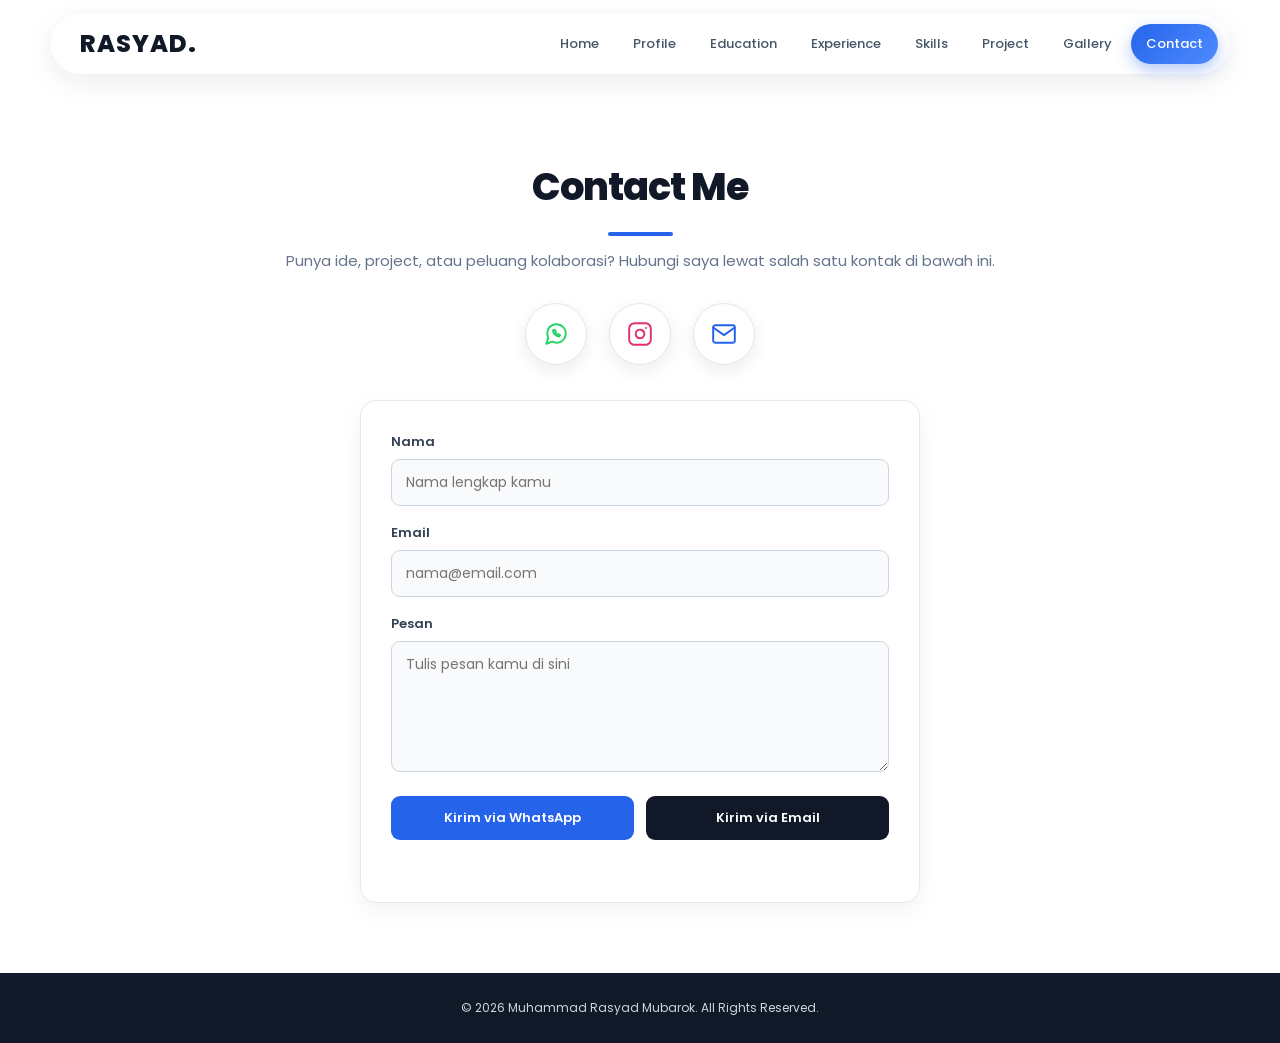
==== contact.html @ 8be799e9 "Add files via upload" ====
<!DOCTYPE html>
<html lang="id">
<head>
<meta charset="UTF-8">
<meta name="viewport" content="width=device-width, initial-scale=1.0">
<title>Contact | RASYAD</title>
<link rel="stylesheet" href="css/style.css">
</head>
<body>

<header>
<nav>
<h2>RASYAD.</h2>
<ul>
<li><a href="index.html">Home</a></li>
<li><a href="profile.html">Profile</a></li>
<li><a href="education.html">Education</a></li>
<li><a href="experience.html">Experience</a></li>
<li><a href="skills.html">Skills</a></li>
<li><a href="project.html">Project</a></li>
<li><a href="gallery.html">Gallery</a></li>
<li><a href="contact.html">Contact</a></li>
</ul>
</nav>
</header>

<section class="rasyad_contact">
<h1>Contact Me</h1>
<p>Punya ide, project, atau peluang kolaborasi? Hubungi saya lewat salah satu kontak di bawah ini.</p>

<div class="rasyad_contact_container">

<a class="rasyad_contact_card rasyad_contact_wa" title="WhatsApp" aria-label="WhatsApp" href="https://wa.me/6287729174391" target="_blank" rel="noopener">
<div class="rasyad_contact_icon"><svg viewBox="0 0 24 24" fill="none" stroke="currentColor" stroke-width="1.8" stroke-linecap="round" stroke-linejoin="round"><path d="M21 11.5a8.38 8.38 0 0 1-.9 3.8 8.5 8.5 0 0 1-7.6 4.7 8.38 8.38 0 0 1-3.8-.9L3 21l1.9-5.7a8.38 8.38 0 0 1-.9-3.8 8.5 8.5 0 0 1 4.7-7.6 8.38 8.38 0 0 1 3.8-.9h.5a8.48 8.48 0 0 1 8 8v.5z"/><path d="M9.2 8.6c.3 2.6 2.4 4.9 5.6 5.8l1.1-1.3-1.9-1-.9.7c-.8-.4-1.5-1.1-1.9-1.9l.7-.9-1-1.9z"/></svg></div>
<h2>WhatsApp</h2>
<span class="rasyad_contact_handle">0877 2917 4391</span>
<p>Chat langsung untuk diskusi project atau kerja sama.</p>
<span class="rasyad_contact_btn">Kirim Pesan</span>
</a>

<a class="rasyad_contact_card rasyad_contact_ig" title="Instagram" aria-label="Instagram" href="https://www.instagram.com/_simply.rasyad" target="_blank" rel="noopener">
<div class="rasyad_contact_icon"><svg viewBox="0 0 24 24" fill="none" stroke="currentColor" stroke-width="1.8" stroke-linecap="round" stroke-linejoin="round"><rect x="2" y="2" width="20" height="20" rx="5"/><path d="M16 11.37A4 4 0 1 1 12.63 8 4 4 0 0 1 16 11.37z"/><line x1="17.5" y1="6.5" x2="17.51" y2="6.5"/></svg></div>
<h2>Instagram</h2>
<span class="rasyad_contact_handle">@_simply.rasyad</span>
<p>Lihat karya desain dan aktivitas terbaru saya.</p>
<span class="rasyad_contact_btn">Kunjungi Profil</span>
</a>

<a class="rasyad_contact_card rasyad_contact_mail" title="Email" aria-label="Email" href="mailto:rasyad0907@gmail.com">
<div class="rasyad_contact_icon"><svg viewBox="0 0 24 24" fill="none" stroke="currentColor" stroke-width="1.8" stroke-linecap="round" stroke-linejoin="round"><path d="M4 4h16c1.1 0 2 .9 2 2v12c0 1.1-.9 2-2 2H4c-1.1 0-2-.9-2-2V6c0-1.1.9-2 2-2z"/><polyline points="22,6 12,13 2,6"/></svg></div>
<h2>Email</h2>
<span class="rasyad_contact_handle">rasyad0907@gmail.com</span>
<p>Kirim email untuk penawaran, project, atau peluang lainnya.</p>
<span class="rasyad_contact_btn">Kirim Email</span>
</a>

</div>

<form class="rasyad_contact_form" id="rasyad_form_kontak" novalidate>
<div class="rasyad_form_group">
<label for="rasyad_input_nama">Nama</label>
<input type="text" id="rasyad_input_nama" placeholder="Nama lengkap kamu">
</div>
<div class="rasyad_form_group">
<label for="rasyad_input_email">Email</label>
<input type="email" id="rasyad_input_email" placeholder="nama@email.com">
</div>
<div class="rasyad_form_group">
<label for="rasyad_input_pesan">Pesan</label>
<textarea id="rasyad_input_pesan" rows="5" placeholder="Tulis pesan kamu di sini"></textarea>
</div>
<div class="rasyad_form_actions">
<button type="submit" class="rasyad_form_btn">Kirim via WhatsApp</button>
<button type="button" class="rasyad_form_btn rasyad_form_btn_alt" id="rasyad_btn_email">Kirim via Email</button>
</div>
<p class="rasyad_form_status" id="rasyad_form_status"></p>
</form>
</section>

<footer>
<p>© 2026 Muhammad Rasyad Mubarok. All Rights Reserved.</p>
</footer>

<script src="js/script.js"></script>
</body>
</html>
---- css/style.css ----
@import url('https://fonts.googleapis.com/css2?family=Poppins:wght@300;400;500;600;700;800&display=swap');

*{
margin:0;
padding:0;
box-sizing:border-box;
font-family:'Poppins',sans-serif;
scroll-behavior:smooth;
}

:root{
--primary:#2563eb;
--primary-dark:#1d4ed8;
--dark:#111827;
--gray:#64748b;
--light:#f8fafc;
--white:#ffffff;
--border:#e5e7eb;
}

html{
scroll-behavior:smooth;
scroll-padding-top:100px;
}

body{
background:#ffffff;
color:var(--dark);
font-size:15px;
line-height:1.7;
overflow-x:hidden;
}

a{
text-decoration:none;
color:inherit;
}

img{
max-width:100%;
display:block;
}

header{
width:100%;
height:85px;
position:sticky;
top:0;
z-index:1000;
padding-top:14px;
background:transparent;
pointer-events:none;
}

nav{
pointer-events:auto;
width:92%;
max-width:1250px;
height:60px;
margin:auto;
padding:0 10px 0 28px;
display:flex;
align-items:center;
justify-content:space-between;
background:rgba(255,255,255,0.55);
-webkit-backdrop-filter:blur(22px) saturate(180%);
backdrop-filter:blur(22px) saturate(180%);
border:1px solid rgba(255,255,255,0.65);
border-radius:999px;
box-shadow:0 8px 30px rgba(15,23,42,0.08);
transition:all 0.35s ease;
}

header.rasyad_scrolled nav{
height:56px;
background:rgba(255,255,255,0.72);
-webkit-backdrop-filter:blur(25px) saturate(190%);
backdrop-filter:blur(25px) saturate(190%);
border-color:rgba(255,255,255,0.8);
box-shadow:0 12px 35px rgba(15,23,42,0.12);
}

nav h2{
font-size:24px;
font-weight:800;
letter-spacing:1px;
color:var(--dark);
}

.rasyad_logo_dot{
color:var(--primary);
}

nav ul{
display:flex;
align-items:center;
gap:4px;
list-style:none;
}

nav ul li a{
display:block;
padding:9px 15px;
border-radius:999px;
font-size:13px;
font-weight:500;
color:#475569;
transition:0.3s;
position:relative;
}

nav ul li a:hover{
color:var(--primary);
background:rgba(219,234,254,0.65);
}

nav ul li a.rasyad_active{
color:#ffffff;
background:linear-gradient(135deg,#2563eb,#4f8cff);
box-shadow:0 6px 16px rgba(37,99,235,0.35);
}

.rasyad_menu_btn{
display:none;
width:42px;
height:42px;
border:none;
border-radius:50%;
background:#eff6ff;
cursor:pointer;
position:relative;
flex-shrink:0;
}

.rasyad_menu_btn span{
position:absolute;
left:12px;
width:18px;
height:2px;
border-radius:2px;
background:var(--primary);
transition:0.35s;
}

.rasyad_menu_btn span:nth-child(1){top:14px;}
.rasyad_menu_btn span:nth-child(2){top:20px;}
.rasyad_menu_btn span:nth-child(3){top:26px;}

.rasyad_menu_open .rasyad_menu_btn span:nth-child(1){top:20px;transform:rotate(45deg);}
.rasyad_menu_open .rasyad_menu_btn span:nth-child(2){opacity:0;}
.rasyad_menu_open .rasyad_menu_btn span:nth-child(3){top:20px;transform:rotate(-45deg);}

.rasyad_progress{
position:fixed;
top:0;
left:0;
height:3px;
width:0;
background:linear-gradient(90deg,#2563eb,#7c3aed,#06b6d4);
z-index:1100;
}

section{
width:100%;
padding:100px 8%;
}

.rasyad_home{
min-height:calc(100vh - 85px);
display:flex;
align-items:center;
justify-content:space-between;
gap:60px;
max-width:1500px;
margin:auto;
}

.rasyad_home_content{
flex:1;
max-width:650px;
animation:slideLeft 1s ease;
}

.rasyad_home_content h3{
font-size:14px;
letter-spacing:4px;
color:var(--primary);
font-weight:700;
margin-bottom:15px;
}

.rasyad_home_content h1{
font-size:clamp(35px,5vw,65px);
line-height:1.2;
font-weight:800;
letter-spacing:-2px;
margin-bottom:15px;
}

.rasyad_home_content h2{
font-size:22px;
font-weight:600;
color:#64748b;
margin-bottom:20px;
}

.rasyad_home_content p{
color:var(--gray);
font-size:15px;
line-height:1.9;
max-width:580px;
margin-bottom:30px;
}

.rasyad_btn{
display:inline-block;
padding:13px 27px;
margin-right:10px;
margin-bottom:10px;
border-radius:8px;
background:var(--primary);
color:white;
font-weight:600;
font-size:13px;
transition:0.3s;
}

.rasyad_btn:hover{
background:var(--primary-dark);
transform:translateY(-4px);
box-shadow:0 10px 25px rgba(37,99,235,0.2);
}

.rasyad_home_image{
flex:0 0 390px;
height:450px;
position:relative;
animation:slideRight 1s ease;
}

.rasyad_home_image::before{
content:"";
position:absolute;
width:100%;
height:100%;
background:#dbeafe;
border-radius:25px;
transform:rotate(6deg);
}

.rasyad_home_image img{
width:100%;
height:100%;
object-fit:cover;
object-position:center;
position:relative;
border-radius:25px;
border:7px solid white;
box-shadow:0 20px 50px rgba(15,23,42,0.13);
}

.rasyad_profile{
display:flex;
align-items:center;
justify-content:center;
gap:75px;
min-height:calc(100vh - 85px);
max-width:1400px;
margin:auto;
}

.rasyad_profile_image{
flex:0 0 350px;
height:420px;
}

.rasyad_profile_image img{
width:100%;
height:100%;
object-fit:cover;
border-radius:20px;
box-shadow:15px 15px 0 #dbeafe,0 15px 40px rgba(0,0,0,0.1);
}

.rasyad_profile_content{
max-width:650px;
}

.rasyad_profile_content h1,
.rasyad_education h1,
.rasyad_experience h1,
.rasyad_skills h1,
.rasyad_project h1,
.rasyad_gallery h1,
.rasyad_contact h1{
font-size:38px;
font-weight:800;
letter-spacing:-1px;
margin-bottom:12px;
}

.rasyad_profile_content h1::after,
.rasyad_education h1::after,
.rasyad_experience h1::after,
.rasyad_skills h1::after,
.rasyad_project h1::after,
.rasyad_gallery h1::after,
.rasyad_contact h1::after{
content:"";
display:block;
width:65px;
height:4px;
background:var(--primary);
margin-top:12px;
border-radius:5px;
}

.rasyad_profile_content h2{
font-size:25px;
margin-top:25px;
margin-bottom:5px;
}

.rasyad_profile_content h3{
font-size:15px;
color:var(--primary);
margin-bottom:20px;
}

.rasyad_profile_content>p{
color:var(--gray);
margin-bottom:15px;
line-height:1.9;
}

.rasyad_profile_info{
margin-top:25px;
padding:20px 25px;
background:var(--light);
border-left:4px solid var(--primary);
border-radius:10px;
}

.rasyad_profile_info p{
margin:8px 0;
font-size:14px;
color:#475569;
}

.rasyad_profile_info strong{
color:var(--dark);
}

.rasyad_education,
.rasyad_experience,
.rasyad_skills,
.rasyad_project,
.rasyad_gallery,
.rasyad_contact{
min-height:calc(100vh - 85px);
max-width:1500px;
margin:auto;
text-align:center;
}

.rasyad_education>p,
.rasyad_experience>p,
.rasyad_skills>p,
.rasyad_project>p,
.rasyad_gallery>p,
.rasyad_contact>p{
color:var(--gray);
margin:15px 0 45px;
}

.rasyad_education h1::after,
.rasyad_experience h1::after,
.rasyad_skills h1::after,
.rasyad_project h1::after,
.rasyad_gallery h1::after,
.rasyad_contact h1::after{
margin-left:auto;
margin-right:auto;
}

.rasyad_education_container,
.rasyad_experience_container,
.rasyad_project_container,
.rasyad_contact_container{
display:grid;
grid-template-columns:repeat(2,minmax(0,1fr));
gap:25px;
max-width:1000px;
margin:45px auto 0;
text-align:left;
}

.rasyad_education_card,
.rasyad_experience_card,
.rasyad_project_card,
.rasyad_contact_card{
background:#ffffff;
padding:30px;
border:1px solid var(--border);
border-radius:15px;
box-shadow:0 8px 25px rgba(15,23,42,0.04);
transition:0.35s;
position:relative;
overflow:hidden;
}

.rasyad_education_card::before,
.rasyad_experience_card::before,
.rasyad_project_card::before,
.rasyad_contact_card::before{
content:"";
position:absolute;
width:4px;
height:100%;
background:var(--primary);
top:0;
left:0;
}

.rasyad_education_card:hover,
.rasyad_experience_card:hover,
.rasyad_project_card:hover,
.rasyad_contact_card:hover{
transform:translateY(-8px);
border-color:#bfdbfe;
box-shadow:0 18px 35px rgba(37,99,235,0.10);
}

.rasyad_education_card h2,
.rasyad_experience_card h2,
.rasyad_project_card h2,
.rasyad_contact_card h2{
font-size:19px;
font-weight:700;
margin-bottom:8px;
}

.rasyad_education_card h3,
.rasyad_experience_card h3{
font-size:14px;
color:var(--primary);
margin-bottom:12px;
}

.rasyad_education_card p,
.rasyad_experience_card p,
.rasyad_project_card p,
.rasyad_contact_card p{
font-size:13px;
color:var(--gray);
line-height:1.8;
}

.rasyad_experience_category{
display:inline-block;
font-size:10px;
font-weight:700;
letter-spacing:2px;
color:#2563eb;
background:#eff6ff;
padding:6px 12px;
border-radius:5px;
margin-bottom:15px;
}

.rasyad_experience_card{
min-height:260px;
}

.rasyad_experience_card h3{
font-size:13px;
color:#64748b;
margin-bottom:12px;
}

.rasyad_education_container{
grid-template-columns:repeat(2,minmax(0,1fr));
max-width:850px;
}

.rasyad_education_card h3{
font-size:13px;
color:#2563eb;
font-weight:700;
margin-bottom:10px;
}

.rasyad_education_card h2{
font-size:19px;
margin-bottom:8px;
}

.rasyad_education_card p{
font-size:13px;
color:#64748b;
}

.rasyad_skills_container{
display:grid;
grid-template-columns:repeat(5,minmax(0,1fr));
gap:14px;
max-width:1000px;
margin:45px auto 0;
text-align:left;
}

.rasyad_skill_item{
display:flex;
align-items:center;
justify-content:flex-start;
gap:10px;
min-height:55px;
padding:10px 13px;
background:#f8fafc;
border:1px solid var(--border);
border-radius:9px;
transition:0.3s;
}

.rasyad_skill_item:hover{
transform:translateY(-4px);
border-color:#bfdbfe;
box-shadow:0 8px 20px rgba(37,99,235,0.08);
}

.rasyad_skill_item img{
width:24px;
height:24px;
object-fit:contain;
flex-shrink:0;
}

.rasyad_skill_item span{
font-size:12px;
font-weight:600;
color:#334155;
}

.rasyad_project_card a,
.rasyad_contact_card a{
display:inline-block;
margin-top:20px;
padding:9px 18px;
border-radius:7px;
background:var(--primary);
color:white;
font-size:12px;
font-weight:600;
transition:0.3s;
}

.rasyad_project_card a:hover,
.rasyad_contact_card a:hover{
background:var(--primary-dark);
transform:translateY(-3px);
}

.rasyad_gallery_container{
display:grid;
grid-template-columns:repeat(3,minmax(0,1fr));
gap:25px;
margin-top:40px;
text-align:left;
}

.rasyad_gallery_item{
background:white;
border:1px solid var(--border);
border-radius:13px;
overflow:hidden;
transition:0.35s;
box-shadow:0 7px 20px rgba(15,23,42,0.05);
cursor:pointer;
}

.rasyad_gallery_item:hover{
transform:translateY(-8px);
box-shadow:0 18px 35px rgba(15,23,42,0.12);
}

.rasyad_gallery_item img{
width:100%;
height:260px;
object-fit:cover;
background:#f1f5f9;
transition:0.5s;
}

.rasyad_gallery_item:hover img{
transform:scale(1.04);
}

.rasyad_gallery_item h3{
font-size:14px;
font-weight:600;
padding:16px 18px;
color:var(--dark);
}

.rasyad_contact_card{
text-align:center;
padding:35px 25px;
}

.rasyad_contact_card::before{
width:100%;
height:4px;
top:0;
left:0;
}

.rasyad_contact_card h2{
color:var(--dark);
}

footer{
padding:25px 8%;
background:#111827;
color:#cbd5e1;
text-align:center;
font-size:12px;
}

@keyframes slideLeft{
from{
opacity:0;
transform:translateX(-40px);
}
to{
opacity:1;
transform:translateX(0);
}
}

@keyframes slideRight{
from{
opacity:0;
transform:translateX(40px);
}
to{
opacity:1;
transform:translateX(0);
}
}

.rasyad_gallery_lightbox{
position:fixed;
inset:0;
background:rgba(0,0,0,0.92);
z-index:9999;
display:flex;
align-items:center;
justify-content:center;
padding:30px;
opacity:0;
visibility:hidden;
transition:0.3s;
}

.rasyad_gallery_lightbox.rasyad_show{
opacity:1;
visibility:visible;
}

.rasyad_gallery_lightbox img{
max-width:90%;
max-height:85vh;
object-fit:contain;
border-radius:10px;
}

.rasyad_gallery_lightbox .rasyad_close_lightbox{
position:absolute;
top:25px;
right:35px;
font-size:35px;
color:white;
cursor:pointer;
background:none;
border:none;
}

.rasyad_gallery_lightbox .rasyad_lightbox_caption{
position:absolute;
bottom:20px;
color:white;
font-size:14px;
text-align:center;
}

@media(max-width:1100px){

nav{
width:94%;
}

nav ul{
gap:13px;
}

nav ul li a{
font-size:11px;
}

.rasyad_home_image{
flex-basis:320px;
height:380px;
}

.rasyad_profile{
gap:45px;
}

.rasyad_skills_container{
grid-template-columns:repeat(3,minmax(0,1fr));
}

}

@media(max-width:850px){

header{
height:auto;
}

nav{
padding:12px 0;
flex-direction:column;
gap:12px;
}

nav ul{
flex-wrap:nowrap;
justify-content:flex-start;
width:100%;
overflow-x:auto;
padding:8px 0 12px;
scrollbar-width:none;
}

nav ul::-webkit-scrollbar{
display:none;
}

nav ul li{
flex-shrink:0;
}

nav ul li a{
font-size:12px;
}

.rasyad_home{
min-height:auto;
}

.rasyad_profile{
min-height:auto;
flex-direction:column;
text-align:center;
}

.rasyad_profile_image{
width:300px;
height:350px;
flex:none;
}

.rasyad_profile_content h1::after{
margin-left:auto;
margin-right:auto;
}

.rasyad_profile_info{
text-align:left;
}

.rasyad_gallery_container{
grid-template-columns:repeat(2,minmax(0,1fr));
}

}

@media(max-width:600px){

section{
padding:65px 6%;
}

nav h2{
font-size:25px;
}

nav ul{
gap:12px 15px;
}

nav ul li a{
font-size:11px;
}

.rasyad_home{
flex-direction:column-reverse;
text-align:center;
gap:40px;
padding-top:65px;
padding-bottom:65px;
}

.rasyad_home_content h1{
font-size:38px;
}

.rasyad_home_content h2{
font-size:17px;
}

.rasyad_home_content p{
font-size:13px;
}

.rasyad_home_image{
width:250px;
height:290px;
flex:none;
}

.rasyad_profile_image{
width:240px;
height:290px;
}

.rasyad_profile_content h1,
.rasyad_education h1,
.rasyad_experience h1,
.rasyad_skills h1,
.rasyad_project h1,
.rasyad_gallery h1,
.rasyad_contact h1{
font-size:30px;
}

.rasyad_profile_content h2{
font-size:21px;
}

.rasyad_education_container,
.rasyad_experience_container,
.rasyad_project_container,
.rasyad_contact_container{
grid-template-columns:1fr;
gap:18px;
}

.rasyad_education_card,
.rasyad_experience_card,
.rasyad_project_card,
.rasyad_contact_card{
padding:25px;
}

.rasyad_skills_container{
grid-template-columns:repeat(2,minmax(0,1fr));
gap:9px;
}

.rasyad_skill_item{
min-height:48px;
padding:8px 9px;
gap:7px;
}

.rasyad_skill_item img{
width:21px;
height:21px;
}

.rasyad_skill_item span{
font-size:11px;
}

.rasyad_gallery_container{
grid-template-columns:1fr;
gap:20px;
}

.rasyad_gallery_item img{
height:260px;
}

.rasyad_btn{
padding:11px 20px;
font-size:12px;
}

}

@media(prefers-reduced-motion:reduce){

*{
scroll-behavior:auto;
animation:none!important;
transition:none!important;
}

}

.rasyad_skill_card{
background:#ffffff;
border:1px solid var(--border);
border-radius:12px;
padding:22px;
text-align:left;
}

.rasyad_skill_card h2{
font-size:17px;
margin-bottom:18px;
color:#1e293b;
}

.rasyad_skill_item{
display:flex;
align-items:center;
gap:10px;
margin-bottom:13px;
}

.rasyad_skill_item img{
width:21px;
height:21px;
object-fit:contain;
}

.rasyad_skill_item p{
font-size:13px;
color:#475569;
margin:0;
}

.rasyad_skill_badge{
width:24px;
height:24px;
border-radius:6px;
display:flex;
align-items:center;
justify-content:center;
font-style:normal;
font-size:9px;
font-weight:700;
color:#fff;
flex-shrink:0;
}

.rasyad_skills_container:has(.rasyad_skill_card){
grid-template-columns:repeat(2,minmax(0,1fr));
gap:25px;
max-width:900px;
}

@media(max-width:600px){
.rasyad_skills_container:has(.rasyad_skill_card){
grid-template-columns:1fr;
}
}

.rasyad_skill_item img.rasyad_logo_zoom{
transform:scale(1.45);
}

.rasyad_contact_container{
grid-template-columns:repeat(3,minmax(0,1fr));
max-width:1000px;
gap:28px;
}

a.rasyad_contact_card{
display:flex;
flex-direction:column;
align-items:center;
text-align:center;
padding:40px 26px 32px;
color:inherit;
--c:#2563eb;
background:linear-gradient(180deg,#ffffff 0%,#f8fafc 100%);
border-radius:20px;
}

a.rasyad_contact_wa{--c:#25d366;}
a.rasyad_contact_ig{--c:#e1306c;}
a.rasyad_contact_mail{--c:#2563eb;}

a.rasyad_contact_card::before{
width:100%;
height:5px;
background:var(--c);
}

a.rasyad_contact_card::after{
content:"";
position:absolute;
width:180px;
height:180px;
right:-70px;
bottom:-70px;
border-radius:50%;
background:var(--c);
opacity:0.07;
transition:0.4s;
}

a.rasyad_contact_card:hover{
transform:translateY(-10px);
border-color:var(--c);
box-shadow:0 22px 45px rgba(15,23,42,0.12);
}

a.rasyad_contact_card:hover::after{
transform:scale(1.6);
opacity:0.12;
}

.rasyad_contact_icon{
width:72px;
height:72px;
border-radius:20px;
display:flex;
align-items:center;
justify-content:center;
color:var(--c);
background:color-mix(in srgb,var(--c) 12%,white);
margin-bottom:22px;
transition:0.35s;
}

.rasyad_contact_icon svg{
width:34px;
height:34px;
}

a.rasyad_contact_card:hover .rasyad_contact_icon{
background:var(--c);
color:#fff;
transform:rotate(-6deg) scale(1.08);
}

a.rasyad_contact_card h2{
margin-bottom:6px;
}

.rasyad_contact_handle{
font-size:14px;
font-weight:600;
color:var(--c);
word-break:break-all;
margin-bottom:12px;
}

a.rasyad_contact_card p{
max-width:240px;
}

.rasyad_contact_btn{
display:inline-block;
margin-top:24px;
padding:10px 22px;
border-radius:999px;
background:var(--dark);
color:#fff;
font-size:12px;
font-weight:600;
transition:0.3s;
position:relative;
z-index:1;
}

a.rasyad_contact_card:hover .rasyad_contact_btn{
background:var(--c);
}

@media(max-width:850px){
.rasyad_contact_container{
grid-template-columns:1fr;
max-width:420px;
}
}

.rasyad_contact{
min-height:auto;
padding-top:70px;
padding-bottom:70px;
}

.rasyad_contact>p{
margin:12px 0 0;
}

.rasyad_contact_container{
max-width:760px;
gap:18px;
margin-top:30px;
}

a.rasyad_contact_card{
padding:24px 16px 20px;
border-radius:16px;
}

a.rasyad_contact_card::before{
height:4px;
}

a.rasyad_contact_card::after{
width:110px;
height:110px;
right:-40px;
bottom:-40px;
}

.rasyad_contact_icon{
width:50px;
height:50px;
border-radius:14px;
margin-bottom:14px;
}

.rasyad_contact_icon svg{
width:24px;
height:24px;
}

a.rasyad_contact_card h2{
font-size:16px;
margin-bottom:4px;
}

.rasyad_contact_handle{
font-size:12px;
margin-bottom:0;
}

a.rasyad_contact_card p{
display:none;
}

.rasyad_contact_btn{
margin-top:16px;
padding:7px 18px;
font-size:11px;
}

a.rasyad_contact_card:hover{
transform:translateY(-6px);
}

@media(max-width:850px){
.rasyad_contact_container{
max-width:300px;
}
}

.rasyad_contact_container{
display:flex;
justify-content:center;
flex-wrap:wrap;
gap:22px;
max-width:none;
margin-top:30px;
}

a.rasyad_contact_card{
width:62px;
height:62px;
padding:0;
border-radius:50%;
justify-content:center;
background:#ffffff;
box-shadow:0 6px 18px rgba(15,23,42,0.08);
}

a.rasyad_contact_card::before,
a.rasyad_contact_card::after{
display:none;
}

a.rasyad_contact_card h2,
.rasyad_contact_handle,
a.rasyad_contact_card p,
.rasyad_contact_btn{
position:absolute;
width:1px;
height:1px;
margin:0;
padding:0;
overflow:hidden;
clip:rect(0,0,0,0);
white-space:nowrap;
}

.rasyad_contact_icon{
width:100%;
height:100%;
margin:0;
border-radius:50%;
background:transparent;
}

.rasyad_contact_icon svg{
width:26px;
height:26px;
}

a.rasyad_contact_card:hover{
background:var(--c);
border-color:var(--c);
transform:translateY(-6px);
box-shadow:0 12px 26px rgba(15,23,42,0.18);
}

a.rasyad_contact_card:hover .rasyad_contact_icon{
background:transparent;
color:#fff;
transform:scale(1.1);
}

@media(max-width:850px){
.rasyad_contact_container{
max-width:none;
}
}

.rasyad_contact_form{
max-width:560px;
margin:35px auto 0;
text-align:left;
padding:30px;
background:#ffffff;
border:1px solid var(--border);
border-radius:16px;
box-shadow:0 8px 25px rgba(15,23,42,0.05);
}

.rasyad_form_group{margin-bottom:16px;}

.rasyad_form_group label{
display:block;
font-size:13px;
font-weight:600;
margin-bottom:6px;
color:#334155;
}

.rasyad_form_group input,
.rasyad_form_group textarea{
width:100%;
padding:12px 14px;
font-size:14px;
border:1px solid #cbd5e1;
border-radius:9px;
background:#f8fafc;
color:var(--dark);
transition:0.3s;
resize:vertical;
}

.rasyad_form_group input:focus,
.rasyad_form_group textarea:focus{
outline:none;
border-color:var(--primary);
background:#ffffff;
box-shadow:0 0 0 3px rgba(37,99,235,0.12);
}

.rasyad_form_actions{
display:flex;
gap:12px;
flex-wrap:wrap;
margin-top:6px;
}

.rasyad_form_btn{
flex:1;
min-width:150px;
padding:12px 20px;
font-size:13px;
font-weight:600;
color:#ffffff;
background:var(--primary);
border:none;
border-radius:9px;
cursor:pointer;
transition:0.3s;
}

.rasyad_form_btn:hover{
background:var(--primary-dark);
transform:translateY(-3px);
}

.rasyad_form_btn_alt{background:var(--dark);}
.rasyad_form_btn_alt:hover{background:#1f2937;}

.rasyad_form_status{
margin-top:14px;
font-size:13px;
min-height:18px;
}

.rasyad_status_error{color:#dc2626;}
.rasyad_status_ok{color:#16a34a;}

.rasyad_education_number,
.rasyad_experience_number{
position:absolute;
top:16px;
right:22px;
font-size:34px;
font-weight:800;
line-height:1;
color:#dbeafe;
}

@media(max-width:960px){

header{
height:76px;
padding-top:12px;
}

header nav{
width:94%;
height:54px;
padding:0 8px 0 20px;
flex-direction:row;
gap:0;
position:relative;
}

.rasyad_menu_btn{
display:block;
}

header nav ul{
position:absolute;
top:calc(100% + 12px);
left:0;
right:0;
width:auto;
flex-direction:column;
align-items:stretch;
justify-content:flex-start;
gap:4px;
overflow:visible;
padding:14px;
background:rgba(255,255,255,0.65);
-webkit-backdrop-filter:blur(25px) saturate(180%);
backdrop-filter:blur(25px) saturate(180%);
border:1px solid rgba(255,255,255,0.8);
border-radius:24px;
box-shadow:0 20px 50px rgba(15,23,42,0.15);
opacity:0;
visibility:hidden;
transform:translateY(-12px) scale(0.98);
transform-origin:top;
transition:0.3s;
}

header nav.rasyad_menu_open ul{
opacity:1;
visibility:visible;
transform:none;
}

header nav ul li{
flex-shrink:1;
}

header nav ul li a{
font-size:14px;
padding:12px 18px;
border-radius:14px;
}

}
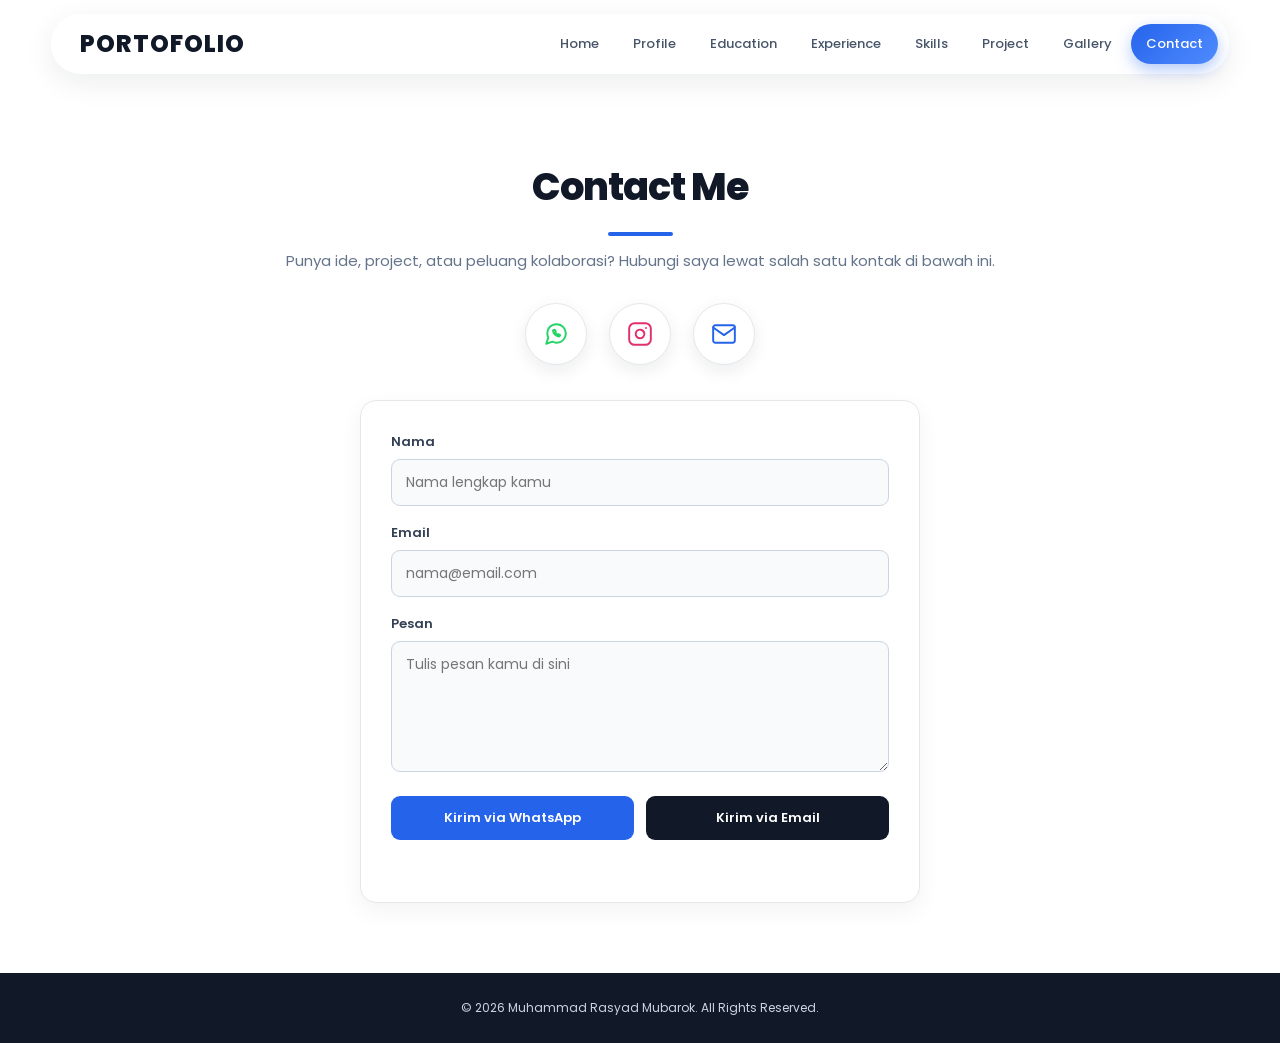
==== commit 5a692e2e: "Add files via upload" ====
--- a/contact.html
+++ b/contact.html
@@ -11,7 +11,7 @@
 
 <header>
 <nav>
-<h2>RASYAD.</h2>
+<h2>PORTOFOLIO</h2>
 <ul>
 <li><a href="index.html">Home</a></li>
 <li><a href="profile.html">Profile</a></li>
--- a/css/style.css
+++ b/css/style.css
@@ -1387,3 +1387,28 @@
 }
 
 }
+
+/* PERBAIKAN RESPONSIVE MENU MOBILE */
+@media (max-width: 960px) {
+    header nav {
+        flex-direction: row;
+        justify-content: space-between;
+    }
+
+    header nav ul {
+        max-height: 75vh;
+        overflow-y: auto;
+    }
+
+    header nav.rasyad_menu_open ul {
+        opacity: 1;
+        visibility: visible;
+        transform: translateY(0) scale(1);
+    }
+}
+
+@media (min-width: 961px) {
+    .rasyad_menu_btn {
+        display: none !important;
+    }
+}
